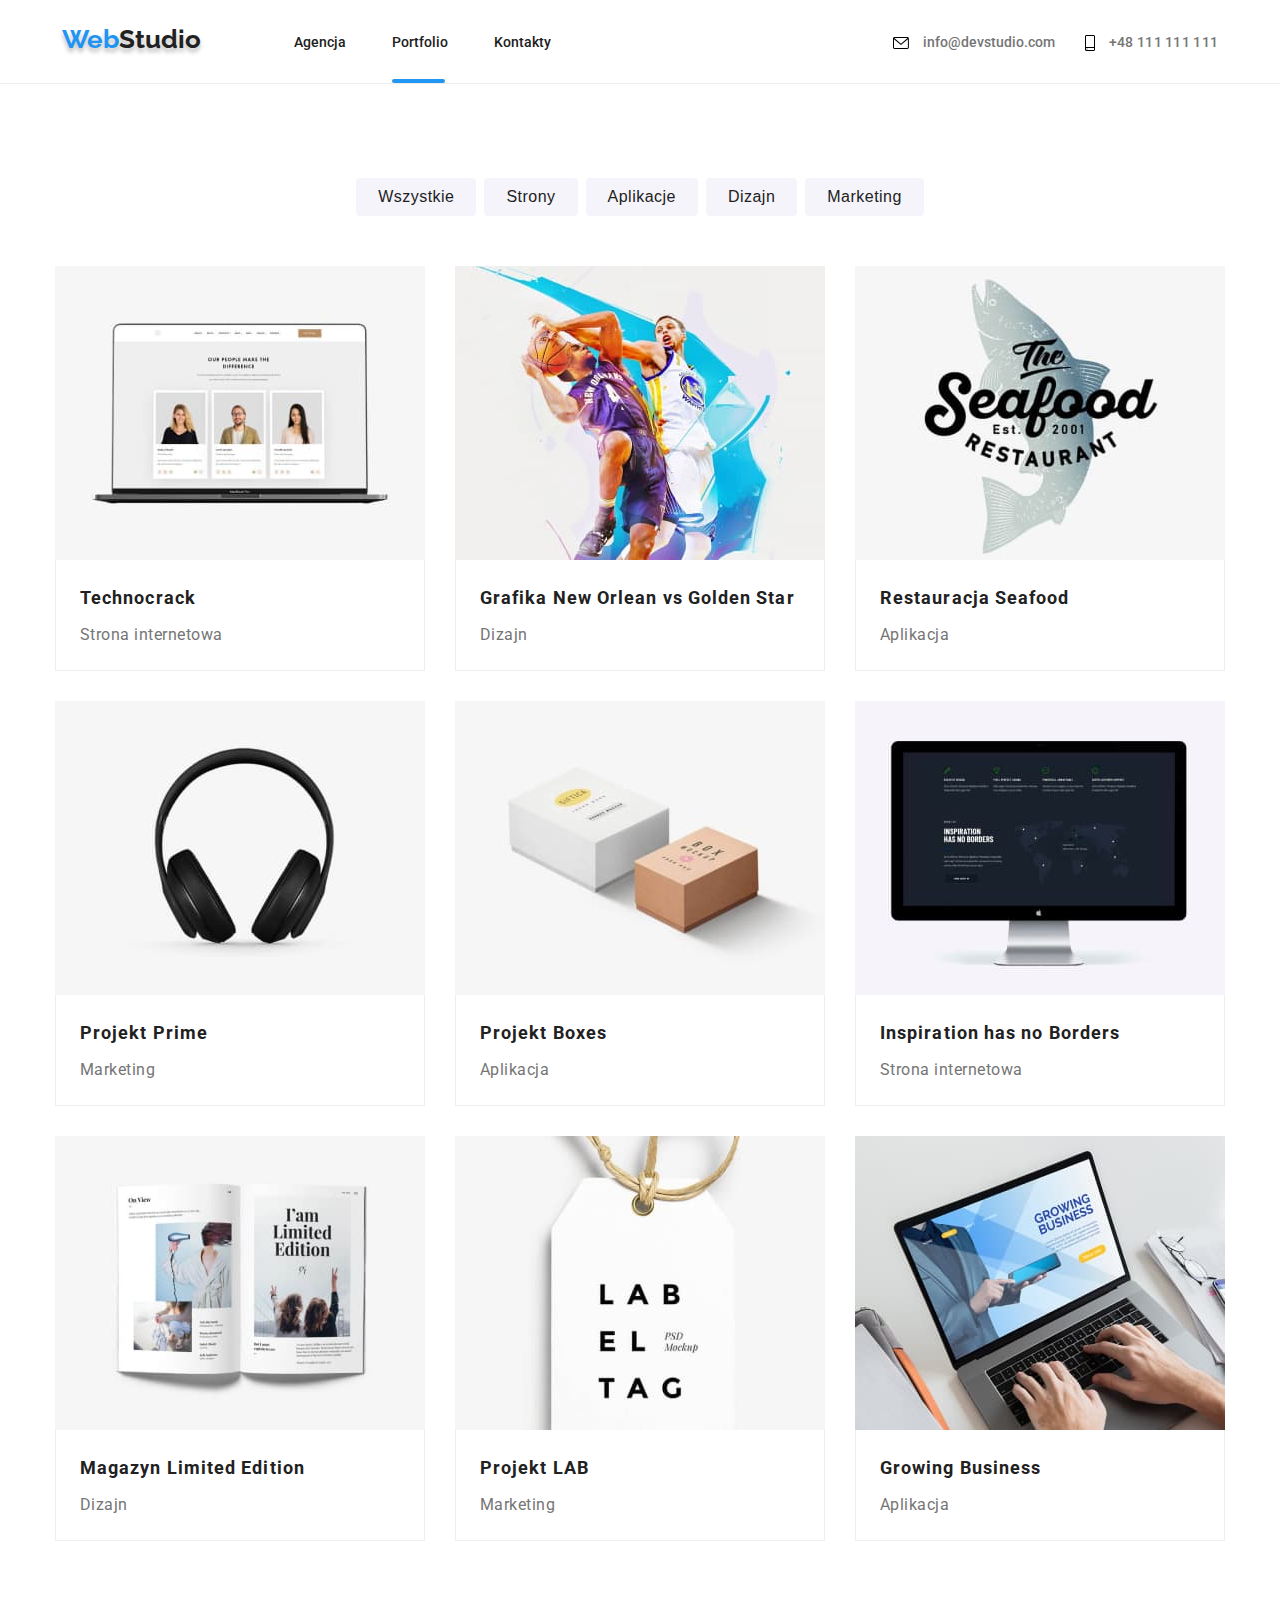
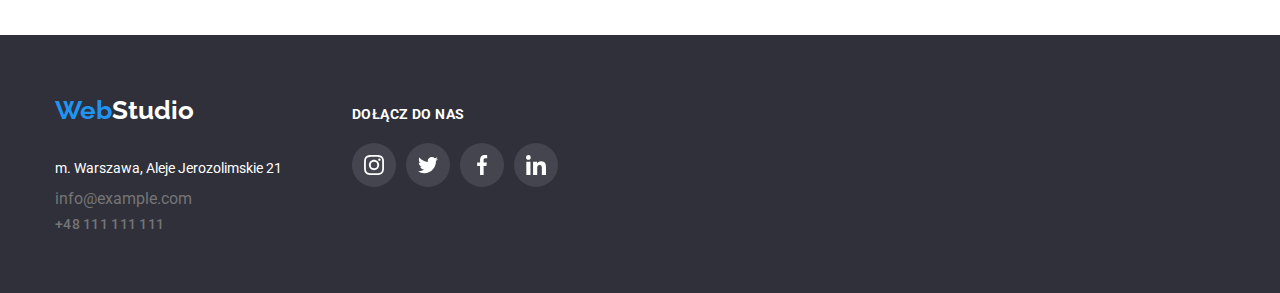
==== portfolio.html @ 33702d1b "Homework 6" ====
<!DOCTYPE html>
<html lang="en">
  <head>
    <meta charset="UTF-8" />
    <meta http-equiv="X-UA-Compatible" content="IE=edge" />
    <meta name="viewport" content="width=device-width, initial-scale=1.0" />
    <title>Homework 2 - Portfolio</title>
    <link rel="preconnect" href="https://fonts.googleapis.com" />
    <link rel="preconnect" href="https://fonts.gstatic.com" crossorigin />
    <link
      href="https://fonts.googleapis.com/css2?family=Raleway:wght@700&family=Roboto:wght@400;500;700;900&display=swap"
      rel="stylesheet"
    />
    <link
      rel="stylesheet"
      href="https://cdnjs.cloudflare.com/ajax/libs/modern-normalize/1.1.0/modern-normalize.min.css"
      integrity="sha512-wpPYUAdjBVSE4KJnH1VR1HeZfpl1ub8YT/NKx4PuQ5NmX2tKuGu6U/JRp5y+Y8XG2tV+wKQpNHVUX03MfMFn9Q=="
      crossorigin="anonymous"
      referrerpolicy="no-referrer"
    />
    <link rel="stylesheet" href="./css/styles.css" />
  </head>
  <body>
    <header class="menu">
      <div class="container menu-container">
        <a href="index.html" class="menu-logo-top"
          ><span class="menu-logo">Web</span>Studio</a
        >
        <nav class="navigation">
          <ul class="navigation-list">
            <li><a href="index.html" class="navigation-link">Agencja</a></li>
            <li>
              <div class="active-page">
                <a href="portfolio.html" class="navigation-link">Portfolio</a>
              </div>
            </li>
            <li><a href="kontakty" class="navigation-link">Kontakty</a></li>
          </ul>
        </nav>
        <ul class="contact-list">
          <li class="contact-item">
            <svg class="mail-icon" width="16px" height="12px">
              <use href="./images/icons.svg#icon-envelope"></use>
            </svg>
            <a href="mailto:info@devstudio.com" class="mail">
              info@devstudio.com
            </a>
          </li>
          <li class="contact-item">
            <svg class="tel-icon" width="10px" height="16px">
              <use href="./images/icons.svg#icon-smartphone"></use>
            </svg>
            <a href="tel:+48111111111" class="tel">+48 111 111 111</a>
          </li>
        </ul>
      </div>
    </header>
    <main>
      <section class="section">
        <div class="container">
          <ul class="buttons-list">
            <li>
              <button type="button" class="project-button">Wszystkie</button>
            </li>
            <li>
              <button type="button" class="project-button">Strony</button>
            </li>
            <li>
              <button type="button" class="project-button">Aplikacje</button>
            </li>
            <li>
              <button type="button" class="project-button">Dizajn</button>
            </li>
            <li>
              <button type="button" class="project-button">Marketing</button>
            </li>
          </ul>

          <ul class="projects-container">
            <li class="project-card">
              <div class="overlay-box">
                <div class="overlay">
                  <p>
                    Technocrack jest popularną platformą wykorzystywaną do
                    rozpowszechniania koronawirusa. Firmy wykorzystują tę
                    platformę do celów szpiegowskich i ataków na
                    niezabezpieczone serwery konkurencji
                  </p>
                </div>
                <figure>
                  <img
                    src="./images/portfolio1.jpg"
                    alt="Website project"
                    width="370"
                    height="294"
                  />
                </div>
                  <figcaption class="project-caption">
                    <h3>Technocrack</h3>
                    <p>Strona internetowa</p>
                  </figcaption>
                </figure>
            </li>
            <li class="project-card">
              <div class="overlay-box">
                <div class="overlay">
                  <p>
                    Technocrack jest popularną platformą wykorzystywaną do
                    rozpowszechniania koronawirusa. Firmy wykorzystują tę
                    platformę do celów szpiegowskich i ataków na
                    niezabezpieczone serwery konkurencji
                  </p>
                </div>
                <figure>
                  <img
                    src="./images/portfolio2.jpg"
                    alt="Grafika koszykarze NBA"
                    width="370"
                    height="294"
                  />
                </div>
                  <figcaption class="project-caption">
                    <h3>Grafika New Orlean vs Golden Star</h3>
                    <p>Dizajn</p>
                  </figcaption>
                </figure>
            </li>
            <li class="project-card">
              <div class="overlay-box">
                <div class="overlay">
                  <p>
                    Technocrack jest popularną platformą wykorzystywaną do
                    rozpowszechniania koronawirusa. Firmy wykorzystują tę
                    platformę do celów szpiegowskich i ataków na
                    niezabezpieczone serwery konkurencji
                  </p>
                </div>
                <figure>
                  <img
                    src="./images/portfolio3.jpg"
                    alt="Logo restauracji Seafood"
                    width="370"
                    height="294"
                  />
                </div>
                  <figcaption class="project-caption">
                    <h3>Restauracja Seafood</h3>
                    <p>Aplikacja</p>
                  </figcaption>
                </figure>
            </li>
            <li class="project-card">
              <div class="overlay-box">
                <div class="overlay">
                  <p>
                    Technocrack jest popularną platformą wykorzystywaną do
                    rozpowszechniania koronawirusa. Firmy wykorzystują tę
                    platformę do celów szpiegowskich i ataków na
                    niezabezpieczone serwery konkurencji
                  </p>
                </div>
                <figure>
                  <img
                    src="./images/portfolio4.jpg"
                    alt="Słuchawki nauszne"
                    width="370"
                    height="294"
                  />
                </div>
                  <figcaption class="project-caption">
                    <h3>Projekt Prime</h3>
                    <p>Marketing</p>
                  </figcaption>
                </figure>
            </li>
            <li class="project-card">
              <div class="overlay-box">
                <div class="overlay">
                  <p>
                    Technocrack jest popularną platformą wykorzystywaną do
                    rozpowszechniania koronawirusa. Firmy wykorzystują tę
                    platformę do celów szpiegowskich i ataków na
                    niezabezpieczone serwery konkurencji
                  </p>
                </div>
                <figure>
                  <img
                    src="./images/portfolio5.jpg"
                    alt="Pudełka do projektów"
                    width="370"
                    height="294"
                  />
                </div>
                  <figcaption class="project-caption">
                    <h3>Projekt Boxes</h3>
                    <p>Aplikacja</p>
                  </figcaption>
                </figure>
            </li>
            <li class="project-card">
              <div class="overlay-box">
                <div class="overlay">
                  <p>
                    Technocrack jest popularną platformą wykorzystywaną do
                    rozpowszechniania koronawirusa. Firmy wykorzystują tę
                    platformę do celów szpiegowskich i ataków na
                    niezabezpieczone serwery konkurencji
                  </p>
                </div>
                <figure>
                  <img
                    src="./images/portfolio6.jpg"
                    alt="Apple monitor"
                    width="370"
                    height="294"
                  />
                </div>
                  <figcaption class="project-caption">
                    <h3>Inspiration has no Borders</h3>
                    <p>Strona internetowa</p>
                  </figcaption>
                </figure>
            </li>
            <li class="project-card">
              <div class="overlay-box">
                <div class="overlay">
                  <p>
                    Technocrack jest popularną platformą wykorzystywaną do
                    rozpowszechniania koronawirusa. Firmy wykorzystują tę
                    platformę do celów szpiegowskich i ataków na
                    niezabezpieczone serwery konkurencji
                  </p>
                </div>
                <figure>
                  <img
                    src="./images/portfolio7.jpg"
                    alt="Strony magazynu"
                    width="370"
                    height="294"
                  />
                </div>
                  <figcaption class="project-caption">
                    <h3>Magazyn Limited Edition</h3>
                    <p>Dizajn</p>
                  </figcaption>
                </figure>
            </li>
            <li class="project-card">
              <div class="overlay-box">
                <div class="overlay">
                  <p>
                    Technocrack jest popularną platformą wykorzystywaną do
                    rozpowszechniania koronawirusa. Firmy wykorzystują tę
                    platformę do celów szpiegowskich i ataków na
                    niezabezpieczone serwery konkurencji
                  </p>
                </div>
                <figure>
                  <img
                    src="./images/portfolio8.jpg"
                    alt="Wisząca etykieta"
                    width="370"
                    height="294"
                  />
                </div>
                  <figcaption class="project-caption">
                    <h3>Projekt LAB</h3>
                    <p>Marketing</p>
                  </figcaption>
                </figure>
            </li>
            <li class="project-card">
              <div class="overlay-box">
                <div class="overlay">
                  <p>
                    Technocrack jest popularną platformą wykorzystywaną do
                    rozpowszechniania koronawirusa. Firmy wykorzystują tę
                    platformę do celów szpiegowskich i ataków na
                    niezabezpieczone serwery konkurencji
                  </p>
                </div>
                <figure>
                  <img
                    src="./images/portfolio9.jpg"
                    alt="Praca na laptopie"
                    width="370"
                    height="294"
                  />
                </div>
                  <figcaption class="project-caption">
                    <h3>Growing Business</h3>
                    <p>Aplikacja</p>
                  </figcaption>
                </figure>
            </li>
          </ul>
        </div>
      </section>
    </main>
    <footer class="footer">
      <div class="container">
        <div class="footer-container">
          <a href="index.html" class="menu-logo-bottom"
            ><span class="menu-logo">Web</span>Studio</a
          >
          <address class="address-container">
            <p class="text">m. Warszawa, Aleje Jerozolimskie 21</p>
            <a href="mailto:info@example.com" class="footer-mail"
              >info@example.com</a
            >
            <a href="tel:+48111111111" class="tel">+48 111 111 111</a>
          </address>
        </div>
        <div class="footer-social-container">
          <p>Dołącz do nas</p>
          <ul class="footer-social-list">
            <li>
              <a href="#" class="footer-social-link" target="_blank">
                <svg class="footer-social-icon" width="44" height="44">
                  <use href="./images/icons.svg#icon-instagram"></use>
                </svg>
              </a>
            </li>
            <li>
              <a href="#" class="footer-social-link" target="_blank">
                <svg class="footer-social-icon" width="44" height="44">
                  <use href="./images/icons.svg#icon-twitter"></use>
                </svg>
              </a>
            </li>
            <li>
              <a href="#" class="footer-social-link" target="_blank">
                <svg class="footer-social-icon" width="44" height="44">
                  <use href="./images/icons.svg#icon-facebook"></use>
                </svg>
              </a>
            </li>
            <li>
              <a href="#" class="footer-social-link" target="_blank">
                <svg class="footer-social-icon" width="44" height="44">
                  <use href="./images/icons.svg#icon-linkedin"></use>
                </svg>
              </a>
            </li>
          </ul>
        </div>
      </div>
    </footer>
  </body>
</html>
---- css/styles.css ----
/* GLOBAL STYLE */
* {
  margin: 0;
  padding: 0;
  box-sizing: border-box;
}
:root {
  --background-page-color: #ffffff;
  --color-background-dark-grey: #2f303a;
  --color-background-blue: #2196f3;
  --color-background-light-grey: #f5f4fa;
  --text-color-black: #212121;
  --text-color-blue: #2094f3;
  --text-color-grey: #757575;
  --text-color-white: #ffffff;
  --header-color-border: #ececec;
  --icon-color-grey: #afb1b8;
}
body {
  background-color: var(--background-page-color);
  color: var(--text-color-black);
  font-family: "Roboto", sans-serif;
}
img {
  display: block;
}
.menu {
  background-color: #ffffff;
  border-bottom: 1px solid var(--header-color-border);
}
.container {
  max-width: 1200px;
  width: 100%;
  margin: 0 auto;
  padding: 0 15px;
}
.section {
  padding-top: 94px;
  padding-bottom: 94px;
}
.menu-container {
  display: flex;
  justify-content: center;
}
.menu-logo-top {
  color: var(--text-color-black);
  font-family: Raleway;
  font-weight: 700;
  font-size: 26px;
  line-height: 1.2;
  text-decoration: none;
  padding-top: 24px;
  padding-bottom: 25px;
  margin-right: 93px;
  text-shadow: 0px 4px 4px rgba(0, 0, 0, 0.25);
}
.menu-logo {
  color: var(--text-color-blue);
  font-family: Raleway;
  font-weight: 700;
  font-size: 26px;
  line-height: 1.2;
  text-decoration: none;
}
.navigation-list {
  display: flex;
  gap: 46px;
  list-style-type: none;
  width: 254px;
  padding-top: 32px;
  padding-bottom: 32px;
  margin-right: 345px;
}
.navigation-link {
  font-weight: 500;
  font-size: 14px;
  line-height: 1.14;
  color: var(--text-color-black);
  text-decoration: none;
  transition-property: color;
  transition-duration: 250ms;
  transition-timing-function: cubic-bezier(0.4, 0, 0.2, 1);
}
.navigation-link:hover,
.navigation-link:focus {
  color: var(--text-color-blue);
}
.active-page {
  position: relative;
}
.active-page::after {
  content: "";
  position: absolute;
  width: 53px;
  height: 4px;
  background-color: var(--color-background-blue);
  border-radius: 2px;
  margin-top: 28px;
  display: block;
}
.contact-list {
  display: flex;
  align-items: center;
  list-style-type: none;
  gap: 30px;
  padding-top: 32px;
  padding-bottom: 32px;
}
.mail-icon {
  width: 16px;
  height: 12px;
  vertical-align: middle;
  margin-right: 10px;
  transition-property: color;
  transition-duration: 250ms;
  transition-timing-function: cubic-bezier(0.4, 0, 0.2, 1);
}
.contact-item:hover,
.contact-item:focus {
  fill: var(--text-color-blue);
}
.mail {
  font-weight: 500;
  font-size: 14px;
  line-height: 1.14;
  color: var(--text-color-grey);
  text-decoration: none;
  padding-top: 34px;
  transition-property: color;
  transition-duration: 250ms;
  transition-timing-function: cubic-bezier(0.4, 0, 0.2, 1);
}
.mail:hover,
.mail:focus {
  color: var(--text-color-blue);
}
.tel-icon {
  width: 10px;
  height: 16px;
  vertical-align: middle;
  margin-right: 10px;
  transition-property: color;
  transition-duration: 250ms;
  transition-timing-function: cubic-bezier(0.4, 0, 0.2, 1);
}
.tel {
  font-weight: 500;
  font-size: 14px;
  line-height: 1.14;
  letter-spacing: 0.02em;
  color: var(--text-color-grey);
  text-decoration: none;
  transition-property: color;
  transition-duration: 250ms;
  transition-timing-function: cubic-bezier(0.4, 0, 0.2, 1);
}
.tel:hover,
.tel:focus {
  color: var(--text-color-blue);
}
.solution-order {
  background-color: var(--color-background-dark-grey);
  background-image: linear-gradient(
      rgba(47, 48, 58, 0.4),
      rgba(47, 48, 58, 0.4)
    ),
    url(../images/primary-header-background.jpg);
  border: 1px solid #000000;
  filter: drop-shadow(0px 4px 4px rgba(0, 0, 0, 0.25));
  background-repeat: no-repeat;
  background-position: center;
  background-size: 1600px;
  padding-top: 200px;
  padding-bottom: 200px;
  margin: auto;
}
.main-content {
  display: flex;
  flex-direction: column;
  align-items: center;
  gap: 30px;
}
.primary-header {
  color: var(--text-color-white);
  font-style: normal;
  font-size: 44px;
  line-height: 1.4;
  text-align: center;
  letter-spacing: 0.06em;
  max-width: 696px;
}
.button-properties {
  background-color: var(--color-background-blue);
  color: var(--text-color-white);
  font-weight: 700;
  font-size: 16px;
  line-height: 1.88;
  padding-top: 10px;
  padding-right: 41px;
  padding-bottom: 10px;
  padding-left: 42px;
}
.button-properties {
  width: 200px;
  box-shadow: 0px 4px 4px rgba(0, 0, 0, 0.15);
  border-radius: 4px;
  border-style: none;
}
.backdrop {
  position: fixed;
  left: 0px;
  top: 0px;
  width: 100%;
  height: 100%;
  background: rgba(0, 0, 0, 0.2);
  transition-duration: 1s;
  transition-property: opacity, visibility;
}
.is-hidden {
  pointer-events: none;
  visibility: hidden;
  opacity: 0;
}
.modal {
  position: absolute;
  top: 50%;
  left: 50%;
  transform: translate(-50%, -50%) scale(1);
  width: 528px;
  height: 581px;
  background-color: var(--background-page-color);
  box-shadow: 0px 1px 3px rgba(0, 0, 0, 0.12), 0px 1px 1px rgba(0, 0, 0, 0.14),
    0px 2px 1px rgba(0, 0, 0, 0.2);
  border-radius: 4px;
  transition-duration: 2s;
  transition-property: transform;
}
.is-hidden .modal {
  transform: translate(-50%, -50%) scale(0);
}
.btn-close {
  position: absolute;
  width: 30px;
  height: 30px;
  top: 0;
  right: 0;
  margin-top: 8px;
  margin-right: 8px;
  background: #ffffff;
  border: 1px solid rgba(0, 0, 0, 0.1);
  color: var(--text-color-black);
  border-radius: 50%;
}
.feature-list-item {
  display: flex;
  flex-direction: column;
}
.feature-box {
  background: var(--color-background-light-grey);
  border-radius: 4px;
  margin-bottom: 30px;
}
.feature-list {
  display: flex;
  list-style-type: none;
  gap: 30px;
}
.feature-icon {
  padding: 25px 100px;
}
.feature-list-description {
  font-weight: 400;
  font-size: 14px;
  line-height: 1.7;
  letter-spacing: 0.03em;
  color: var(--text-color-grey);
}
.feature-list h3 {
  font-style: normal;
  font-size: 14px;
  line-height: 1.14;
  margin-bottom: 10px;
}
.section-what-we-do {
  padding-top: 0;
}
.what-we-do {
  font-style: normal;
  font-size: 36px;
  line-height: 1.16;
  text-align: center;
  margin-bottom: 50px;
}
.what-we-do-list {
  display: flex;
  list-style-type: none;
  gap: 30px;
  width: 370px;
}
.label-container {
  position: relative;
}
.label-container > .label {
  position: absolute;
  top: 224px;
  background-color: rgba(47, 48, 58, 0.8);
  width: 370px;
  height: 70px;
}
.label-container p {
  font-style: normal;
  font-weight: 700;
  font-size: 14px;
  line-height: 1.14;
  letter-spacing: 0.03em;
  text-align: center;
  text-transform: uppercase;
  color: var(--text-color-white);
  padding: 27px 90px;
}
.our-team {
  background-color: var(--color-background-light-grey);
  height: 648px;
}
.our-team-list {
  display: flex;
  list-style-type: none;
  width: 1170px;
  gap: 30px;
}
.team-members {
  box-shadow: 0px 1px 3px rgba(0, 0, 0, 0.12), 0px 1px 1px rgba(0, 0, 0, 0.14),
    0px 2px 1px rgba(0, 0, 0, 0.2);
  border-radius: 0px 0px 4px 4px;
  background-color: var(--background-page-color);
}
.social-media-list {
  display: flex;
  justify-content: space-evenly;
  align-items: center;
  list-style-type: none;
  gap: 10px;
  padding-top: 16px;
  padding-bottom: 18px;
  margin-right: 32px;
  margin-left: 32px;
}
.social-link {
  padding: 12px;
  border-radius: 50%;
  display: flex;
  fill: var(--icon-color-grey);
  transition-property: fill;
  transition-duration: 250ms;
  transition-timing-function: cubic-bezier(0.4, 0, 0.2, 1);
}
.social-link:hover,
.social-link:focus {
  background-color: var(--color-background-blue);
  fill: var(--text-color-white);
}
.our-team-header {
  font-style: normal;
  font-size: 36px;
  line-height: 1.16;
  text-align: center;
  padding-right: 695;
  padding-left: 695;
  margin-bottom: 50px;
}
.our-team-list h4 {
  font-weight: 500;
  font-style: normal;
  font-size: 16px;
  line-height: 1.19;
  text-align: center;
  margin-top: 30px;
}
.our-team-list p {
  color: var(--text-color-grey);
  font-size: 16px;
  line-height: 1.19;
  text-align: center;
  margin-top: 10px;
}
.our-clients-list {
  display: flex;
  justify-content: center;
  list-style-type: none;
  gap: 30px;
}
.our-clients-header {
  font-style: normal;
  font-weight: 700;
  font-size: 36px;
  line-height: 1.17;
  text-align: center;
  margin-bottom: 50px;
}
.our-clients-box {
  border: 1px solid #afb1b8;
  border-radius: 4px;
}
.client-logo {
  padding-top: 17.71px;
  padding-right: 32px;
  padding-bottom: 14.25px;
  padding-left: 32px;
  fill: var(--icon-color-grey);
  transition-property: fill;
  transition-duration: 250ms;
  transition-timing-function: cubic-bezier(0.4, 0, 0.2, 1);
}
.client-logo:hover {
  fill: var(--color-background-blue);
  border: 1px solid var(--color-background-blue);
}
.footer {
  background-color: var(--color-background-dark-grey);
  display: flex;
}
.footer .container {
  display: flex;
}
.footer-container {
  display: flex;
  flex-direction: column;
  padding-top: 60px;
  padding-bottom: 60px;
  gap: 30px;
}
.footer-social-container {
  padding-top: 72px;
  margin-left: 70px;
}
.menu-logo-bottom {
  color: var(--text-color-white);
  font-family: Raleway;
  font-weight: 700;
  font-size: 26px;
  line-height: 1.2;
  text-decoration: none;
  width: fit-content;
}
.address-container {
  display: flex;
  flex-direction: column;
  gap: 9px;
  font-style: normal;
  width: fit-content;
}
.footer-mail {
  color: var(--text-color-grey);
  text-decoration: none;
  transition-property: color;
  transition-duration: 250ms;
  transition-timing-function: cubic-bezier(0.4, 0, 0.2, 1);
}
.footer-mail:hover,
.footer-mail:focus {
  color: var(--text-color-blue);
}
.footer .text {
  color: var(--text-color-white);
  font-size: 14px;
  line-height: 1.71;
}
.footer-social-container {
  padding-top: 72px;
}
.footer-social-container p {
  font-style: normal;
  font-weight: 700;
  font-size: 14px;
  line-height: 1.14;
  letter-spacing: 0.03em;
  text-transform: uppercase;
  color: var(--text-color-white);
  margin-bottom: 20px;
}
.footer-social-list {
  display: flex;
  list-style-type: none;
  gap: 10px;
}
.footer-social-icon {
  fill: var(--text-color-white);
  width: 20px;
  height: 20px;
}
.footer-social-link {
  padding: 12px;
  border-radius: 50%;
  display: flex;
  fill: var(--text-color-white);
  background-color: rgba(255, 255, 255, 0.1);
  transition-property: background-color;
  transition-duration: 250ms;
  transition-timing-function: cubic-bezier(0.4, 0, 0.2, 1);
}
.footer-social-link:hover,
.footer-social-link:focus {
  background-color: var(--color-background-blue);
}
.projects-container h3 {
  font-style: normal;
  font-weight: 700;
  font-size: 18px;
  line-height: 2;
  letter-spacing: 0.06em;
  padding-top: 20px;
}
.projects-container p {
  color: var(--text-color-grey);
  font-size: 16px;
  line-height: 1.88;
  letter-spacing: 0.03em;
}
.buttons-list {
  display: flex;
  justify-content: center;
  gap: 8px;
  list-style-type: none;
  margin-bottom: 50px;
}
.project-button {
  background-color: var(--color-background-light-grey);
  color: var(--text-color-black);
  font-weight: 500;
  font-size: 16px;
  line-height: 1.63;
  text-align: center;
  letter-spacing: 0.03em;
  padding-top: 6px;
  padding-right: 22px;
  padding-bottom: 6px;
  padding-left: 22px;
  border-radius: 4px;
  border-style: none;
  transition-property: color, background-color, box-shadow;
  transition-duration: 250ms;
  transition-timing-function: cubic-bezier(0.4, 0, 0.2, 1);
}
.project-button:hover,
.project-button:focus {
  background-color: var(--color-background-blue);
  color: var(--text-color-white);
  box-shadow: 0px 3px 1px rgba(0, 0, 0, 0.1), 0px 1px 2px rgba(0, 0, 0, 0.08),
    0px 2px 2px rgba(0, 0, 0, 0.12);
}
.projects-container {
  display: flex;
  list-style-type: none;
  flex-wrap: wrap;
  gap: 30px;
}
.project-card {
  background: #ffffff;
  width: 370px;
  transition-property: box-shadow;
  transition-duration: 250ms;
  transition-timing-function: cubic-bezier(0.4, 0, 0.2, 1);
}
.overlay-box {
  position: relative;
  overflow: hidden;
  width: 370px;
  height: 294px;
}
.overlay {
  position: absolute;
  background-color: rgba(33, 150, 243, 0.9);
  transform: translateY(100%);
  transition-property: transform;
  transition-duration: 250ms;
  transition-timing-function: cubic-bezier(0.4, 0, 0.2, 1);
  width: 100%;
  height: 100%;
  top: 0;
  left: 0;
}
.overlay-box:hover .overlay,
.overlay-box:focus .overlay {
  transform: translateY(0);
}
.overlay p {
  font-style: normal;
  font-weight: 400;
  font-size: 18px;
  line-height: 1.55;
  letter-spacing: 0.03em;
  color: var(--text-color-white);
  padding-top: 49px;
  padding-right: 45px;
  padding-bottom: 49px;
  padding-left: 24px;
}
.project-card:hover,
.project-card:focus {
  box-shadow: 0px 1px 1px rgba(0, 0, 0, 0.12), 0px 4px 4px rgba(0, 0, 0, 0.06),
    1px 4px 6px rgba(0, 0, 0, 0.16);
}
.project-caption {
  display: flex;
  flex-direction: column;
  gap: 4px;
  padding-right: 24px;
  padding-left: 24px;
  padding-bottom: 20px;
  border-left: 1px solid #eeeeee;
  border-right: 1px solid #eeeeee;
  border-bottom: 1px solid #eeeeee;
}
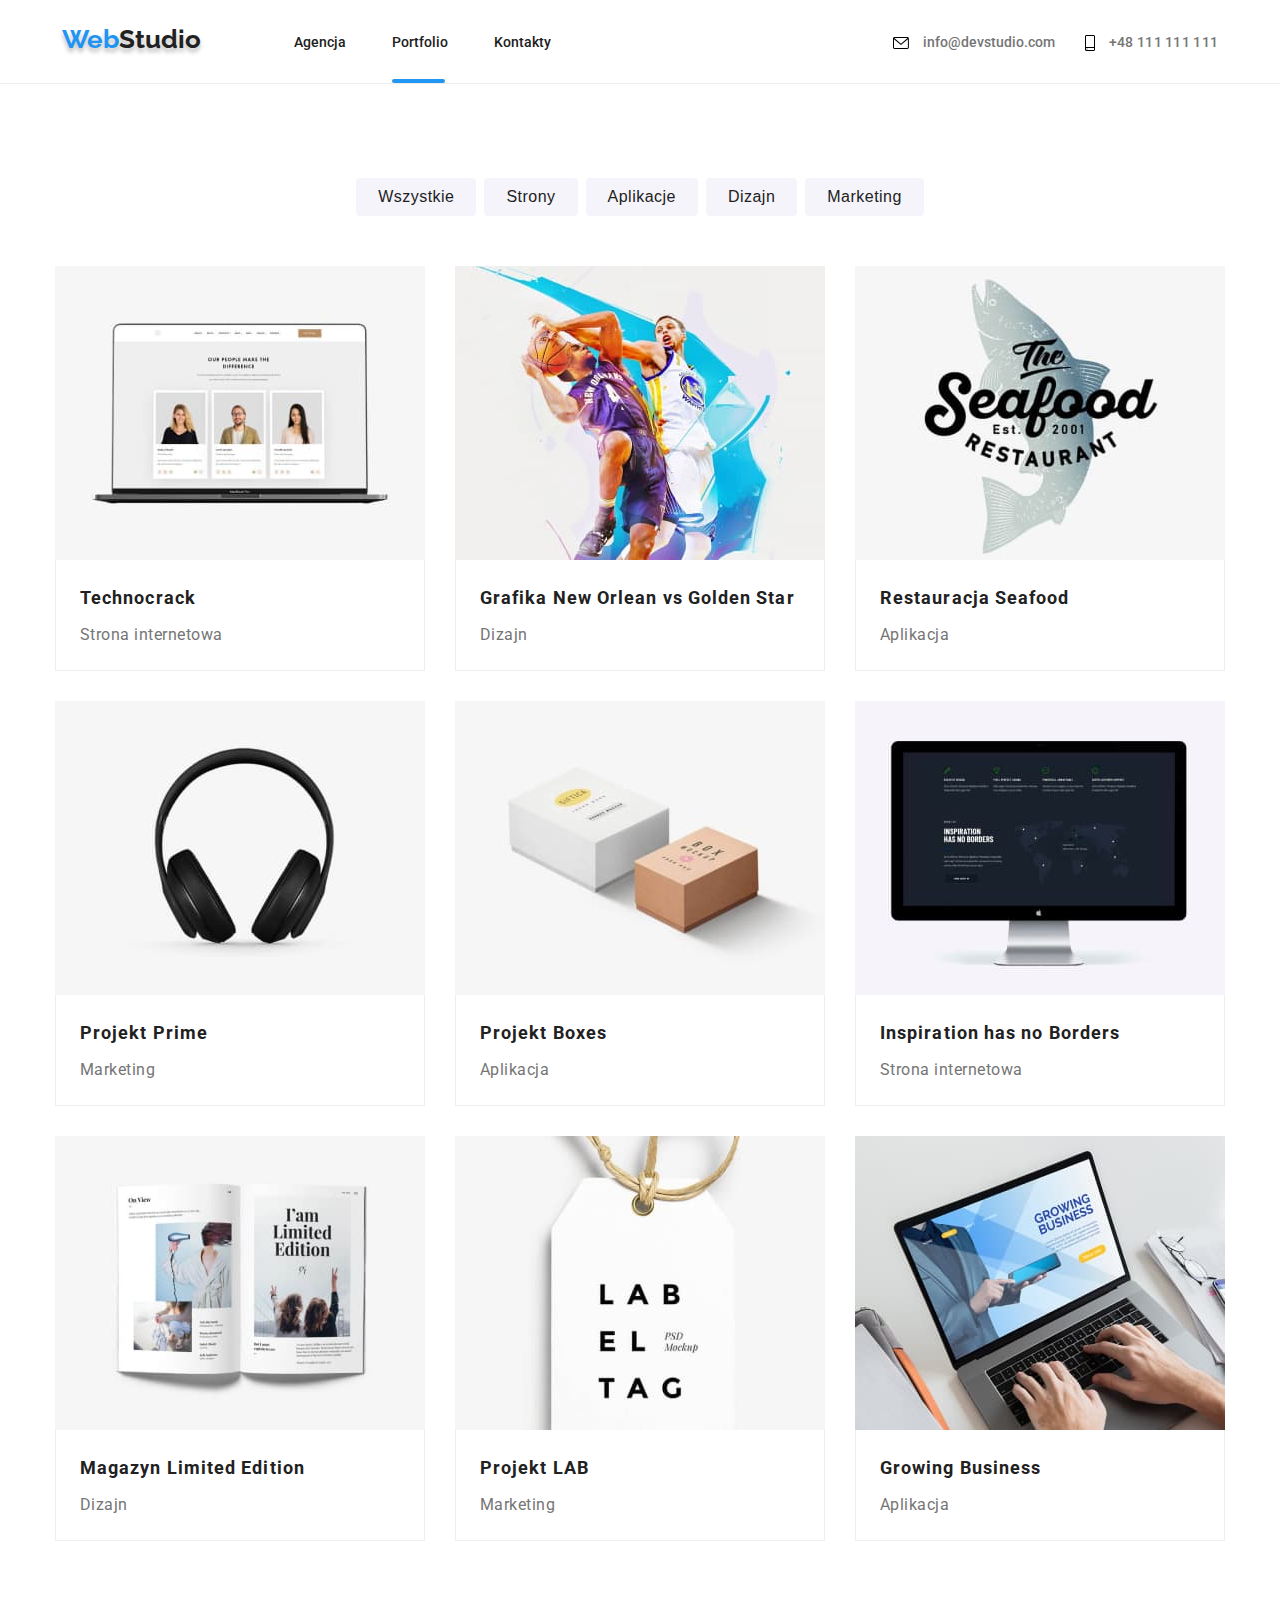
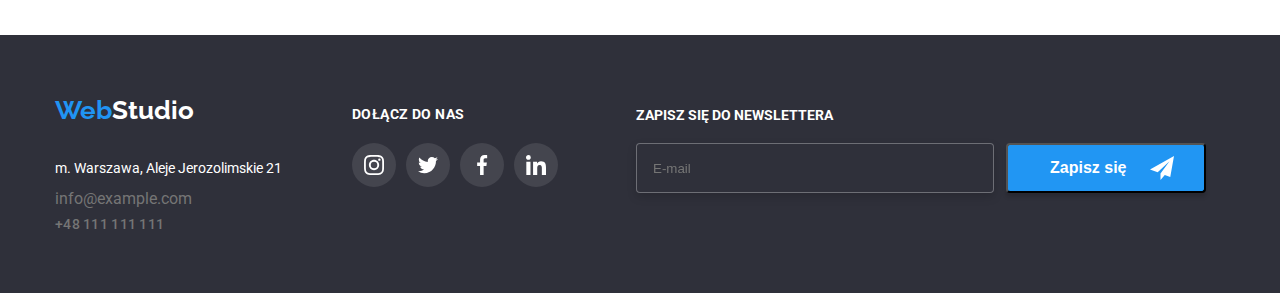
==== commit 7aa250c8: "Homework 6" ====
--- a/portfolio.html
+++ b/portfolio.html
@@ -344,6 +344,20 @@
             </li>
           </ul>
         </div>
+        <div class="newsletter-container">
+          <form>
+            <label class="footer-label">
+              Zapisz się do newslettera
+              <input type="email" name="email" placeholder="E-mail" />
+            </label>
+            <button type="submit" class="newsletter-btn">
+              Zapisz się
+              <svg class="newsletter-icon" width="24" height="24">
+                <use href="./images/icons.svg#icon-icon-send"></use>
+              </svg>
+            </button>
+          </form>
+        </div>
       </div>
     </footer>
   </body>
--- a/css/styles.css
+++ b/css/styles.css
@@ -235,6 +235,122 @@
   transition-duration: 2s;
   transition-property: transform;
 }
+.modal-form {
+  display: flex;
+  flex-direction: column;
+  gap: 12px;
+}
+.modal p {
+  width: 448px;
+  height: 23px;
+  font-style: normal;
+  font-weight: 700;
+  font-size: 20px;
+  line-height: 1.15;
+  text-align: center;
+  letter-spacing: 0.03em;
+  margin-top: 40px;
+  margin-left: 40px;
+}
+.modal-label {
+  display: flex;
+  flex-direction: column;
+  font-style: normal;
+  font-weight: 400;
+  font-size: 12px;
+  margin-left: 40px;
+  color: var(--text-color-grey);
+}
+.checkbox-label {
+  width: 420px;
+  height: 24px;
+  margin-left: 54px;
+  font-style: normal;
+  font-weight: 400;
+  font-size: 14px;
+  line-height: 24px;
+  letter-spacing: 0.03em;
+  color: var(--text-color-grey);
+}
+.checkbox-input {
+  width: 16px;
+  height: 15px;
+}
+.modal-input {
+  position: relative;
+  margin-top: 4px;
+  width: 448px;
+  height: 40px;
+  background-color: var(--background-page-color);
+  border: 1px solid rgba(33, 33, 33, 0.2);
+  border-radius: 4px;
+  padding-left: 40px;
+  transition-property: border-color;
+  transition-duration: 250ms;
+  transition-timing-function: cubic-bezier(0.4, 0, 0.2, 1);
+}
+.username-icon {
+  position: absolute;
+  left: 52px;
+  top: 104px;
+}
+.phone-black-icon {
+  position: absolute;
+  top: 174.26px;
+  left: 54.27px;
+}
+.email-black-icon {
+  position: absolute;
+  top: 243px;
+  left: 53.5px;
+}
+.modal-input:focus-within,
+.modal-input:focus-within + .username-icon {
+  border-color: var(--color-background-blue);
+  fill: var(--color-background-blue);
+}
+.modal-input:focus-within,
+.modal-input:focus-within + .phone-black-icon {
+  border-color: var(--color-background-blue);
+  fill: var(--color-background-blue);
+}
+.modal-input:focus-within,
+.modal-input:focus-within + .email-black-icon {
+  border-color: var(--color-background-blue);
+  fill: var(--color-background-blue);
+}
+textarea {
+  margin-top: 4px;
+  margin-bottom: 20px;
+  width: 448px;
+  border: 1px solid rgba(33, 33, 33, 0.2);
+  border-radius: 4px;
+  resize: none;
+  font-style: normal;
+  font-weight: 400;
+  font-size: 12px;
+  line-height: 14px;
+  letter-spacing: 0.01em;
+  color: rgba(117, 117, 117, 0.5);
+  padding-top: 12px;
+  padding-left: 16px;
+}
+.checkbox-input {
+  position: absolute;
+  width: 100%;
+  height: 100%;
+  clip: rect(1px, 1px, 1px, 1px);
+}
+.icon-check {
+  border: 2px solid var(--text-color-black);
+  width: 16px;
+  height: 15px;
+  border-radius: 2px;
+}
+.checkbox-input:checked + .icon-check {
+  background-color: var(--color-background-blue);
+  border-color: var(--color-background-blue);
+}
 .is-hidden .modal {
   transform: translate(-50%, -50%) scale(0);
 }
@@ -502,6 +618,47 @@
 .footer-social-link:focus {
   background-color: var(--color-background-blue);
 }
+.footer-label {
+  display: flex;
+  flex-direction: column;
+  text-transform: uppercase;
+  color: var(--text-color-white);
+  font-weight: 700;
+  font-size: 14px;
+  padding-top: 72px;
+}
+form {
+  display: flex;
+}
+.newsletter-container {
+  margin-left: 78px;
+}
+.newsletter-btn {
+  display: flex;
+  align-items: center;
+  padding-left: 42px;
+  gap: 24px;
+  width: 200px;
+  height: 50px;
+  margin-left: 12px;
+  margin-top: 108px;
+  background-color: var(--color-background-blue);
+  color: var(--text-color-white);
+  font-weight: 700;
+  font-size: 16px;
+  box-shadow: 0px 4px 4px rgba(0, 0, 0, 0.15);
+  border-radius: 4px;
+}
+input {
+  margin-top: 20px;
+  width: 358px;
+  height: 50px;
+  padding-left: 16px;
+  border: 1px solid rgba(255, 255, 255, 0.3);
+  filter: drop-shadow(0px 4px 4px rgba(0, 0, 0, 0.15));
+  border-radius: 4px;
+  background-color: var(--color-background-dark-grey);
+}
 .projects-container h3 {
   font-style: normal;
   font-weight: 700;
